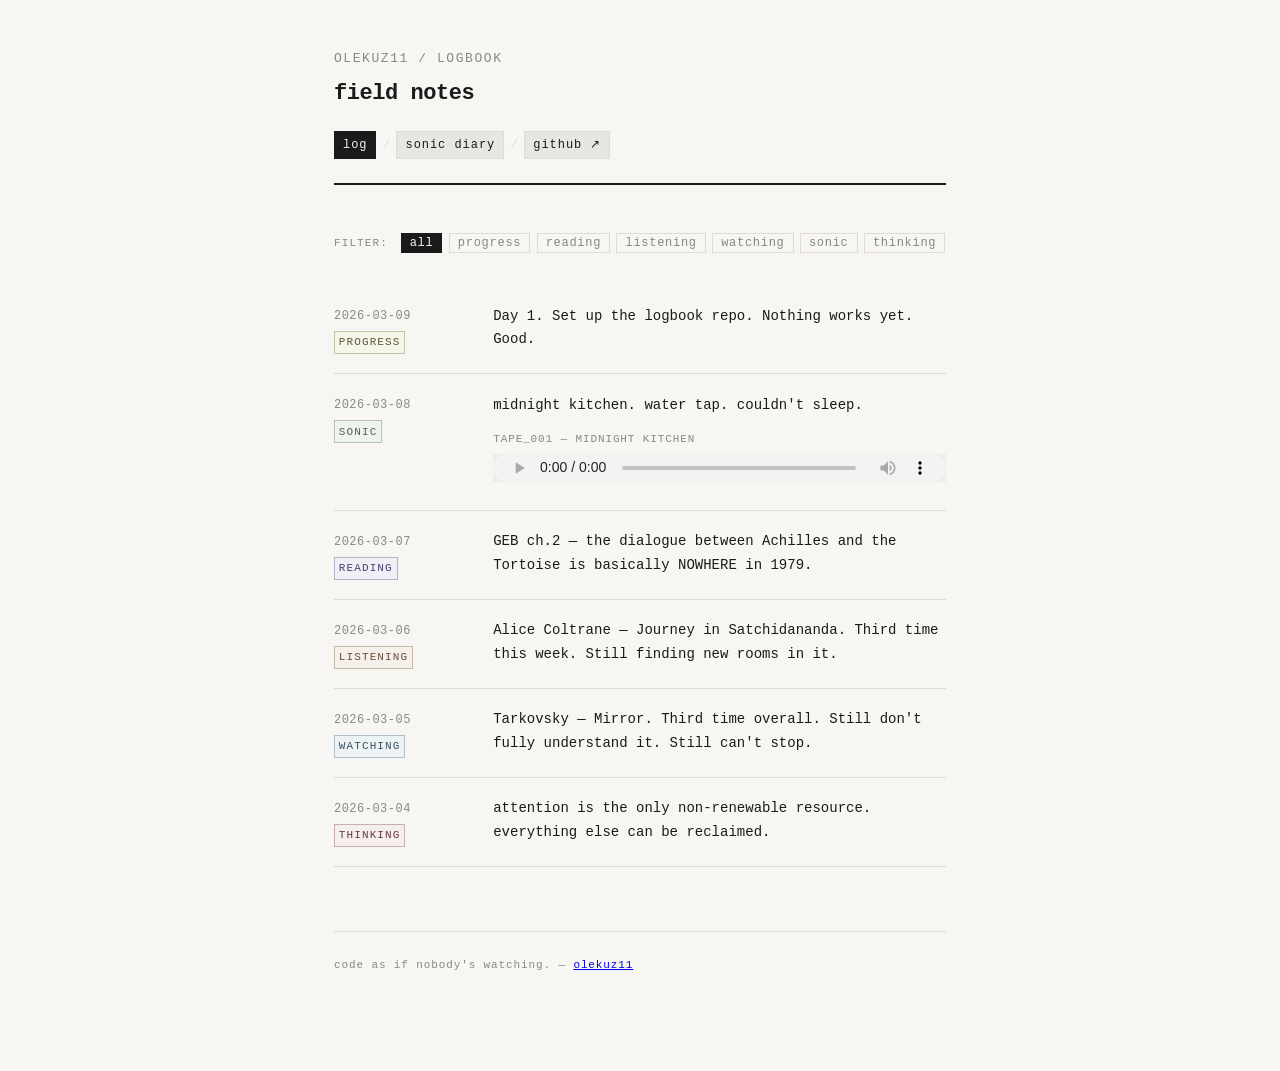
==== index.html @ 0f4cd230 "init: logbook" ====
<!DOCTYPE html>
<html lang="en">
<head>
  <meta charset="UTF-8">
  <meta name="viewport" content="width=device-width, initial-scale=1.0">
  <title>logbook — olekuz11</title>
  <link rel="stylesheet" href="style.css">
</head>
<body>

  <header>
    <h1>olekuz11 / logbook</h1>
    <div class="site-title">field notes</div>
    <nav>
      <a href="index.html" class="active">log</a>
      <span class="nav-sep">/</span>
      <a href="sound.html">sonic diary</a>
      <span class="nav-sep">/</span>
      <a href="https://github.com/olekuz11" target="_blank">github ↗</a>
    </nav>
  </header>

  <div class="filter-bar">
    <span>filter:</span>
    <button class="filter-btn active" data-filter="all">all</button>
    <button class="filter-btn" data-filter="progress">progress</button>
    <button class="filter-btn" data-filter="reading">reading</button>
    <button class="filter-btn" data-filter="listening">listening</button>
    <button class="filter-btn" data-filter="watching">watching</button>
    <button class="filter-btn" data-filter="sonic">sonic</button>
    <button class="filter-btn" data-filter="thinking">thinking</button>
  </div>

  <main id="log">

    <!-- ═══════════════════════════════════════════════
         HOW TO ADD AN ENTRY:

         Copy one of the blocks below and paste it at
         the TOP of this <main> section (newest first).

         Change:
         - data-tag="..." to your tag
         - the date in <time>
         - the text in <p>
         - for sonic entries: update the audio src

         Tags: progress / reading / listening /
               watching / sonic / thinking
    ════════════════════════════════════════════════ -->

    <!-- EXAMPLE ENTRY: progress -->
    <article class="entry" data-tag="progress">
      <div class="entry-meta">
        <time class="entry-date">2026-03-09</time>
        <span class="entry-tag progress">progress</span>
      </div>
      <div class="entry-body">
        <p>Day 1. Set up the logbook repo. Nothing works yet. Good.</p>
      </div>
    </article>

    <!-- EXAMPLE ENTRY: sonic -->
    <article class="entry" data-tag="sonic">
      <div class="entry-meta">
        <time class="entry-date">2026-03-08</time>
        <span class="entry-tag sonic">sonic</span>
      </div>
      <div class="entry-body">
        <p>midnight kitchen. water tap. couldn't sleep.</p>
        <div class="audio-wrap">
          <span class="audio-label">tape_001 — midnight kitchen</span>
          <audio controls>
            <source src="sounds/tape_001_midnight-kitchen_watertap.ogg" type="audio/ogg">
            your browser doesn't support audio.
          </audio>
        </div>
      </div>
    </article>

    <!-- EXAMPLE ENTRY: reading -->
    <article class="entry" data-tag="reading">
      <div class="entry-meta">
        <time class="entry-date">2026-03-07</time>
        <span class="entry-tag reading">reading</span>
      </div>
      <div class="entry-body">
        <p>GEB ch.2 — the dialogue between Achilles and the Tortoise is basically NOWHERE in 1979.</p>
      </div>
    </article>

    <!-- EXAMPLE ENTRY: listening -->
    <article class="entry" data-tag="listening">
      <div class="entry-meta">
        <time class="entry-date">2026-03-06</time>
        <span class="entry-tag listening">listening</span>
      </div>
      <div class="entry-body">
        <p>Alice Coltrane — Journey in Satchidananda. Third time this week. Still finding new rooms in it.</p>
      </div>
    </article>

    <!-- EXAMPLE ENTRY: watching -->
    <article class="entry" data-tag="watching">
      <div class="entry-meta">
        <time class="entry-date">2026-03-05</time>
        <span class="entry-tag watching">watching</span>
      </div>
      <div class="entry-body">
        <p>Tarkovsky — Mirror. Third time overall. Still don't fully understand it. Still can't stop.</p>
      </div>
    </article>

    <!-- EXAMPLE ENTRY: thinking -->
    <article class="entry" data-tag="thinking">
      <div class="entry-meta">
        <time class="entry-date">2026-03-04</time>
        <span class="entry-tag thinking">thinking</span>
      </div>
      <div class="entry-body">
        <p>attention is the only non-renewable resource. everything else can be reclaimed.</p>
      </div>
    </article>

  </main>

  <div class="empty-state" id="empty">
    — no entries with this tag yet —
  </div>

  <footer>
    code as if nobody's watching. — <a href="https://github.com/olekuz11" target="_blank">olekuz11</a>
  </footer>

  <script>
    const buttons = document.querySelectorAll('.filter-btn');
    const entries = document.querySelectorAll('.entry');
    const empty   = document.getElementById('empty');

    function applyFilter(filter) {
      let visible = 0;

      entries.forEach(entry => {
        const match = filter === 'all' || entry.dataset.tag === filter;
        entry.classList.toggle('hidden', !match);
        if (match) visible++;
      });

      empty.style.display = visible === 0 ? 'block' : 'none';

      buttons.forEach(btn => {
        btn.classList.toggle('active', btn.dataset.filter === filter);
      });

      // update URL so sonic diary link works
      if (filter !== 'all') {
        history.replaceState(null, '', '?filter=' + filter);
      } else {
        history.replaceState(null, '', window.location.pathname);
      }
    }

    // read filter from URL on load (for sound.html redirect)
    const params = new URLSearchParams(window.location.search);
    const initial = params.get('filter') || 'all';
    applyFilter(initial);

    buttons.forEach(btn => {
      btn.addEventListener('click', () => applyFilter(btn.dataset.filter));
    });
  </script>

</body>
</html>
---- style.css ----
/* olekuz11 — logbook */

:root {
  --bg: #f7f6f2;
  --ink: #1a1a1a;
  --dim: #888;
  --tag-bg: #e8e6e0;
  --tag-active: #1a1a1a;
  --tag-active-text: #f7f6f2;
  --line: #dddbd4;
  --audio-bg: #eeecea;
}

* {
  box-sizing: border-box;
  margin: 0;
  padding: 0;
}

body {
  background: var(--bg);
  color: var(--ink);
  font-family: 'Courier New', Courier, monospace;
  font-size: 14px;
  line-height: 1.7;
  max-width: 660px;
  margin: 0 auto;
  padding: 3rem 1.5rem 6rem;
}

/* ── HEADER ── */
header {
  margin-bottom: 3rem;
  padding-bottom: 1.5rem;
  border-bottom: 2px solid var(--ink);
}

header h1 {
  font-size: 13px;
  font-weight: normal;
  letter-spacing: 0.12em;
  text-transform: uppercase;
  color: var(--dim);
  margin-bottom: 0.3rem;
}

header .site-title {
  font-size: 22px;
  font-weight: bold;
  letter-spacing: -0.02em;
}

header nav {
  margin-top: 1.2rem;
  display: flex;
  gap: 0.4rem;
  flex-wrap: wrap;
  align-items: center;
}

header nav a {
  text-decoration: none;
  color: var(--ink);
  font-size: 12px;
  letter-spacing: 0.08em;
  padding: 0.15rem 0.5rem;
  border: 1px solid var(--line);
  background: var(--tag-bg);
}

header nav a:hover,
header nav a.active {
  background: var(--tag-active);
  color: var(--tag-active-text);
  border-color: var(--tag-active);
}

header nav .nav-sep {
  color: var(--line);
  font-size: 12px;
}

/* ── FILTER BAR ── */
.filter-bar {
  margin-bottom: 2rem;
  display: flex;
  gap: 0.4rem;
  flex-wrap: wrap;
  align-items: center;
}

.filter-bar span {
  font-size: 11px;
  color: var(--dim);
  letter-spacing: 0.1em;
  text-transform: uppercase;
  margin-right: 0.4rem;
}

.filter-btn {
  background: none;
  border: 1px solid var(--line);
  font-family: 'Courier New', Courier, monospace;
  font-size: 12px;
  cursor: pointer;
  padding: 0.15rem 0.5rem;
  color: var(--dim);
  letter-spacing: 0.06em;
  transition: all 0.1s;
}

.filter-btn:hover {
  border-color: var(--ink);
  color: var(--ink);
}

.filter-btn.active {
  background: var(--tag-active);
  color: var(--tag-active-text);
  border-color: var(--tag-active);
}

/* ── ENTRIES ── */
.entry {
  padding: 1.2rem 0;
  border-bottom: 1px solid var(--line);
  display: grid;
  grid-template-columns: 140px 1fr;
  gap: 0 1.2rem;
  align-items: start;
}

.entry.hidden {
  display: none;
}

.entry-meta {
  padding-top: 0.1rem;
}

.entry-date {
  display: block;
  font-size: 12px;
  color: var(--dim);
  letter-spacing: 0.04em;
  white-space: nowrap;
}

.entry-tag {
  display: inline-block;
  margin-top: 0.3rem;
  font-size: 11px;
  letter-spacing: 0.1em;
  text-transform: uppercase;
  padding: 0.1em 0.35em;
  background: var(--tag-bg);
  color: var(--dim);
  border: 1px solid var(--line);
}

/* tag color accents — subtle */
.entry-tag.sonic  { border-color: #b5c4b1; color: #4a6b44; background: #eef3ed; }
.entry-tag.reading   { border-color: #b8b0c8; color: #4a3f6b; background: #f0eef6; }
.entry-tag.listening { border-color: #c4b8a8; color: #6b5040; background: #f5f0ea; }
.entry-tag.watching  { border-color: #b0bec8; color: #3a5060; background: #edf2f5; }
.entry-tag.progress  { border-color: #c4c4a8; color: #5a5a30; background: #f5f5ea; }
.entry-tag.thinking  { border-color: #c8b0b0; color: #6b3a3a; background: #f5eeee; }

.entry-body {
  font-size: 14px;
  line-height: 1.7;
}

.entry-body p {
  margin: 0;
}

.entry-body a {
  color: var(--ink);
  text-decoration: underline;
  text-underline-offset: 2px;
}

.entry-body a:hover {
  color: var(--dim);
}

/* ── AUDIO PLAYER ── */
.audio-wrap {
  margin-top: 0.8rem;
}

.audio-label {
  display: block;
  font-size: 11px;
  color: var(--dim);
  letter-spacing: 0.08em;
  margin-bottom: 0.3rem;
  text-transform: uppercase;
}

audio {
  width: 100%;
  height: 28px;
  background: var(--audio-bg);
  outline: none;
}

/* ── EMPTY STATE ── */
.empty-state {
  display: none;
  padding: 2rem 0;
  color: var(--dim);
  font-size: 13px;
}

/* ── FOOTER ── */
footer {
  margin-top: 4rem;
  padding-top: 1.5rem;
  border-top: 1px solid var(--line);
  font-size: 11px;
  color: var(--dim);
  letter-spacing: 0.08em;
}

/* ── RESPONSIVE ── */
@media (max-width: 500px) {
  .entry {
    grid-template-columns: 1fr;
    gap: 0.4rem;
  }

  .entry-meta {
    display: flex;
    gap: 0.6rem;
    align-items: center;
  }

  .entry-tag {
    margin-top: 0;
  }
}
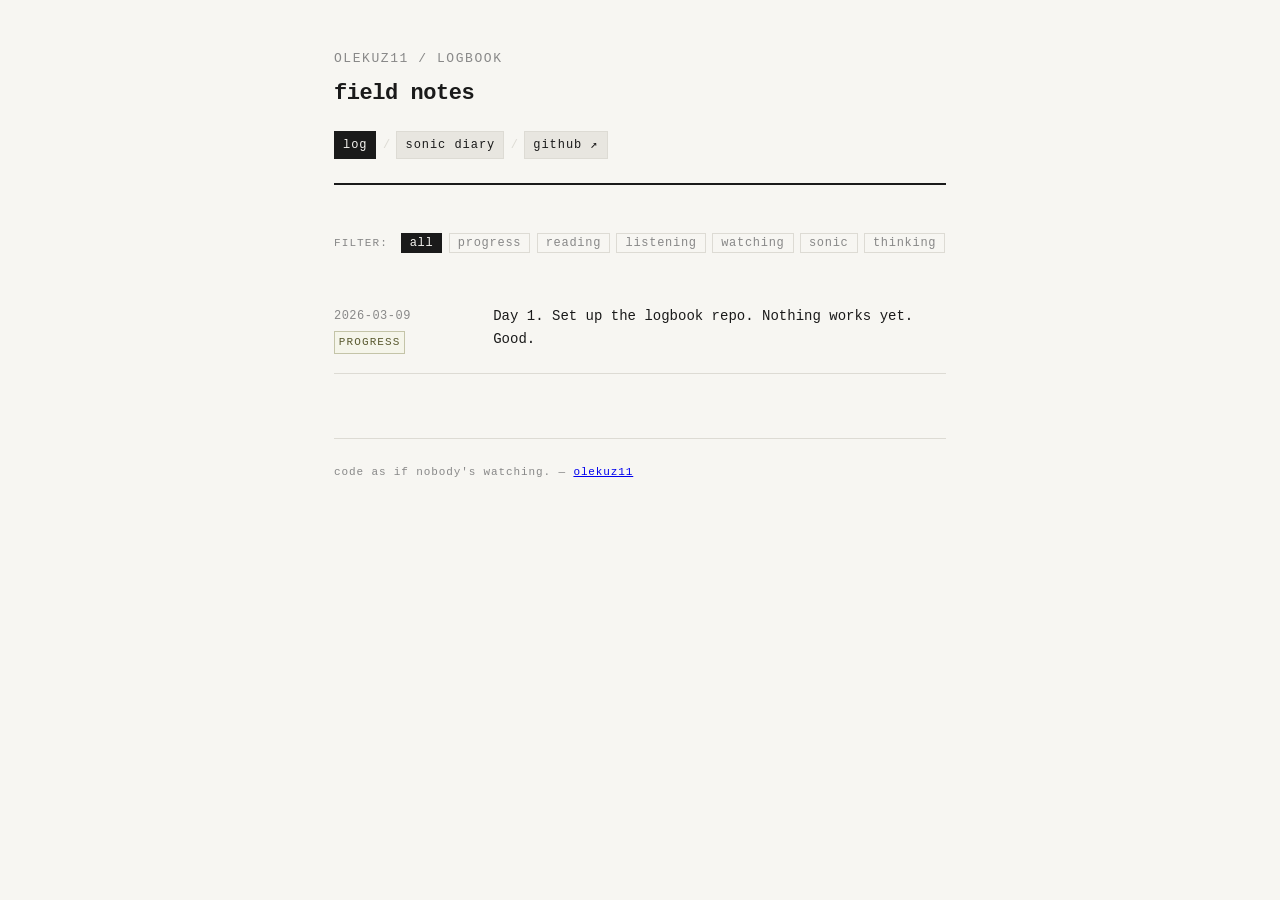
==== commit bed5a55f: "remove example entries" ====
--- a/index.html
+++ b/index.html
@@ -59,69 +59,7 @@
         <p>Day 1. Set up the logbook repo. Nothing works yet. Good.</p>
       </div>
     </article>
-
-    <!-- EXAMPLE ENTRY: sonic -->
-    <article class="entry" data-tag="sonic">
-      <div class="entry-meta">
-        <time class="entry-date">2026-03-08</time>
-        <span class="entry-tag sonic">sonic</span>
-      </div>
-      <div class="entry-body">
-        <p>midnight kitchen. water tap. couldn't sleep.</p>
-        <div class="audio-wrap">
-          <span class="audio-label">tape_001 — midnight kitchen</span>
-          <audio controls>
-            <source src="sounds/tape_001_midnight-kitchen_watertap.ogg" type="audio/ogg">
-            your browser doesn't support audio.
-          </audio>
-        </div>
-      </div>
-    </article>
-
-    <!-- EXAMPLE ENTRY: reading -->
-    <article class="entry" data-tag="reading">
-      <div class="entry-meta">
-        <time class="entry-date">2026-03-07</time>
-        <span class="entry-tag reading">reading</span>
-      </div>
-      <div class="entry-body">
-        <p>GEB ch.2 — the dialogue between Achilles and the Tortoise is basically NOWHERE in 1979.</p>
-      </div>
-    </article>
-
-    <!-- EXAMPLE ENTRY: listening -->
-    <article class="entry" data-tag="listening">
-      <div class="entry-meta">
-        <time class="entry-date">2026-03-06</time>
-        <span class="entry-tag listening">listening</span>
-      </div>
-      <div class="entry-body">
-        <p>Alice Coltrane — Journey in Satchidananda. Third time this week. Still finding new rooms in it.</p>
-      </div>
-    </article>
-
-    <!-- EXAMPLE ENTRY: watching -->
-    <article class="entry" data-tag="watching">
-      <div class="entry-meta">
-        <time class="entry-date">2026-03-05</time>
-        <span class="entry-tag watching">watching</span>
-      </div>
-      <div class="entry-body">
-        <p>Tarkovsky — Mirror. Third time overall. Still don't fully understand it. Still can't stop.</p>
-      </div>
-    </article>
-
-    <!-- EXAMPLE ENTRY: thinking -->
-    <article class="entry" data-tag="thinking">
-      <div class="entry-meta">
-        <time class="entry-date">2026-03-04</time>
-        <span class="entry-tag thinking">thinking</span>
-      </div>
-      <div class="entry-body">
-        <p>attention is the only non-renewable resource. everything else can be reclaimed.</p>
-      </div>
-    </article>
-
+    
   </main>
 
   <div class="empty-state" id="empty">
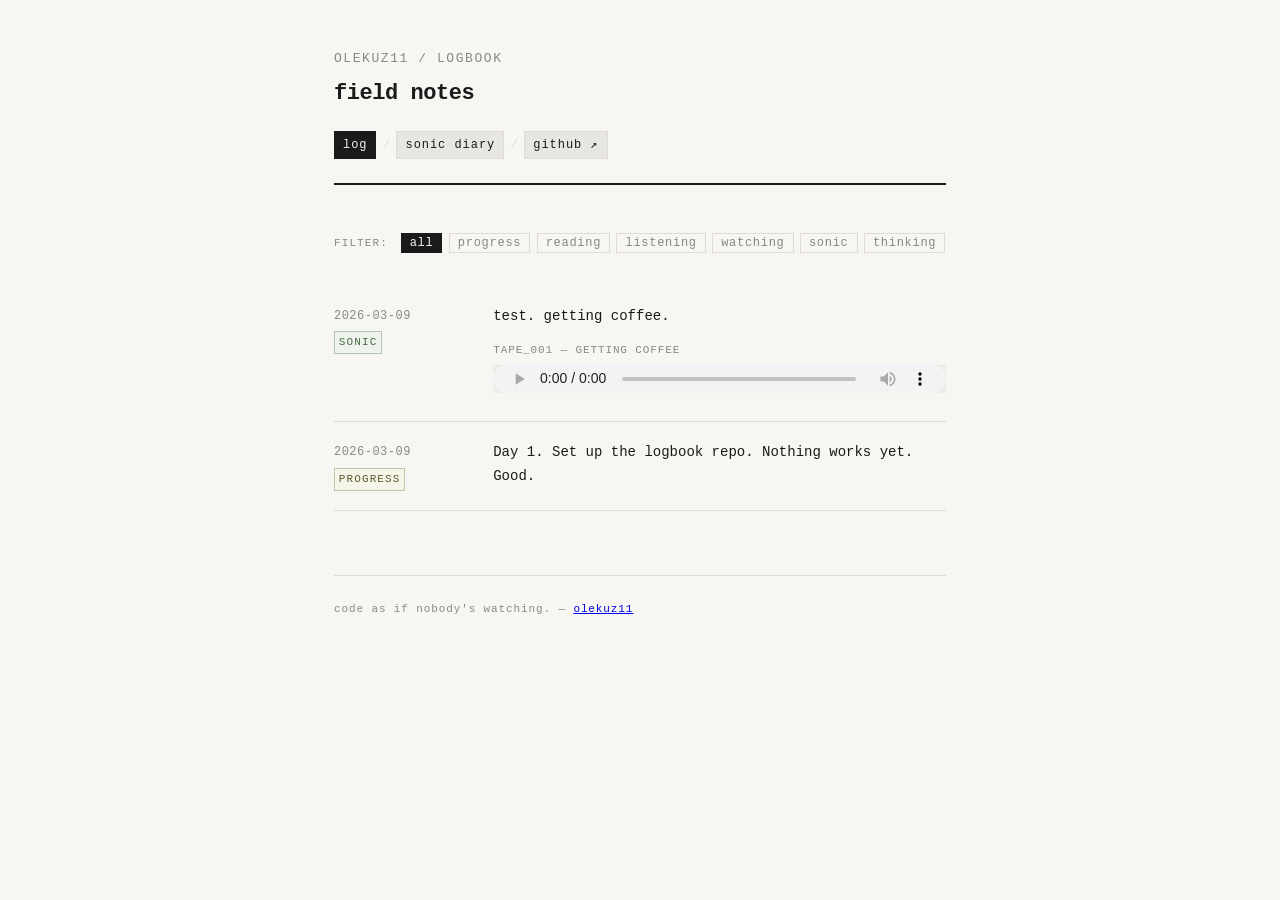
==== commit 4f98a1c2: "first sonic file added" ====
--- a/index.html
+++ b/index.html
@@ -33,21 +33,20 @@
 
   <main id="log">
 
-    <!-- ═══════════════════════════════════════════════
-         HOW TO ADD AN ENTRY:
-
-         Copy one of the blocks below and paste it at
-         the TOP of this <main> section (newest first).
-
-         Change:
-         - data-tag="..." to your tag
-         - the date in <time>
-         - the text in <p>
-         - for sonic entries: update the audio src
-
-         Tags: progress / reading / listening /
-               watching / sonic / thinking
-    ════════════════════════════════════════════════ -->
+   <article class="entry" data-tag="sonic">
+      <div class="entry-meta">
+         <time class="entry-date">2026-03-09</time>
+         <span class="entry-tag sonic">sonic</span>
+     </div>
+      <div class="entry-body">
+         <p>test. getting coffee.</p>
+      <div class="audio-wrap">
+        <span class="audio-label">tape_001 — getting coffee</span>
+         <audio controls>
+           <source src="sounds/tape_001_test_getting-coffee.m4a" type="audio/mp4">
+         </audio>
+    </div>
+    </article>
 
     <!-- EXAMPLE ENTRY: progress -->
     <article class="entry" data-tag="progress">
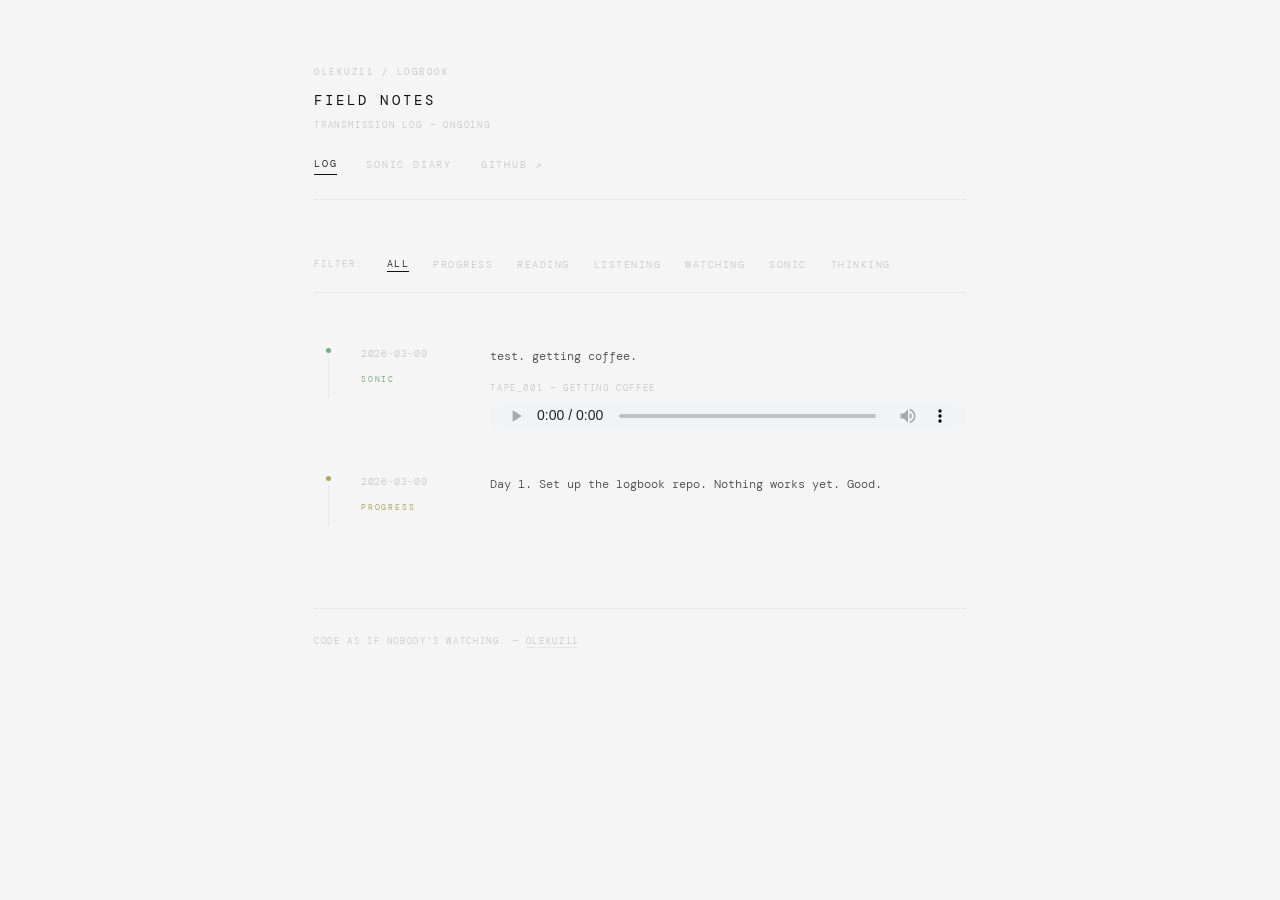
==== commit e80ce558: "redesign: direction C — dead channel" ====
--- a/index.html
+++ b/index.html
@@ -11,12 +11,12 @@
   <header>
     <h1>olekuz11 / logbook</h1>
     <div class="site-title">field notes</div>
+    <div class="site-sub">transmission log — ongoing</div>
     <nav>
       <a href="index.html" class="active">log</a>
-      <span class="nav-sep">/</span>
       <a href="sound.html">sonic diary</a>
-      <span class="nav-sep">/</span>
       <a href="https://github.com/olekuz11" target="_blank">github ↗</a>
+      <span class="nav-sep"></span>
     </nav>
   </header>
 
@@ -33,23 +33,42 @@
 
   <main id="log">
 
-   <article class="entry" data-tag="sonic">
+    <!-- ═══════════════════════════════════════════════
+         HOW TO ADD AN ENTRY:
+
+         Copy one block below, paste at the TOP of
+         <main> (newest first). Change data-tag,
+         date, text. For sonic: update audio src.
+
+         Tags: progress / reading / listening /
+               watching / sonic / thinking
+    ════════════════════════════════════════════════ -->
+
+    <article class="entry" data-tag="sonic">
+      <div class="entry-signal">
+        <div class="entry-dot"></div>
+        <div class="entry-vline"></div>
+      </div>
       <div class="entry-meta">
-         <time class="entry-date">2026-03-09</time>
-         <span class="entry-tag sonic">sonic</span>
-     </div>
+        <time class="entry-date">2026-03-09</time>
+        <span class="entry-tag sonic">sonic</span>
+      </div>
       <div class="entry-body">
-         <p>test. getting coffee.</p>
-      <div class="audio-wrap">
-        <span class="audio-label">tape_001 — getting coffee</span>
-         <audio controls>
-           <source src="sounds/tape_001_test_getting-coffee.m4a" type="audio/mp4">
-         </audio>
-    </div>
+        <p>test. getting coffee.</p>
+        <div class="audio-wrap">
+          <span class="audio-label">tape_001 — getting coffee</span>
+          <audio controls>
+            <source src="https://archive.org/download/tape-001-test-getting-coffee/tape_001_test_getting%20coffee.m4a" type="audio/mp4">
+          </audio>
+        </div>
+      </div>
     </article>
 
-    <!-- EXAMPLE ENTRY: progress -->
     <article class="entry" data-tag="progress">
+      <div class="entry-signal">
+        <div class="entry-dot"></div>
+        <div class="entry-vline"></div>
+      </div>
       <div class="entry-meta">
         <time class="entry-date">2026-03-09</time>
         <span class="entry-tag progress">progress</span>
@@ -58,7 +77,7 @@
         <p>Day 1. Set up the logbook repo. Nothing works yet. Good.</p>
       </div>
     </article>
-    
+
   </main>
 
   <div class="empty-state" id="empty">
@@ -89,7 +108,6 @@
         btn.classList.toggle('active', btn.dataset.filter === filter);
       });
 
-      // update URL so sonic diary link works
       if (filter !== 'all') {
         history.replaceState(null, '', '?filter=' + filter);
       } else {
@@ -97,7 +115,6 @@
       }
     }
 
-    // read filter from URL on load (for sound.html redirect)
     const params = new URLSearchParams(window.location.search);
     const initial = params.get('filter') || 'all';
     applyFilter(initial);
--- a/style.css
+++ b/style.css
@@ -1,243 +1,297 @@
 /* olekuz11 — logbook */
 
+@import url('https://fonts.googleapis.com/css2?family=DM+Mono:ital,wght@0,300;0,400;0,500;1,300&display=swap');
+
 :root {
-  --bg: #f7f6f2;
-  --ink: #1a1a1a;
-  --dim: #888;
-  --tag-bg: #e8e6e0;
-  --tag-active: #1a1a1a;
-  --tag-active-text: #f7f6f2;
-  --line: #dddbd4;
-  --audio-bg: #eeecea;
-}
-
-* {
-  box-sizing: border-box;
-  margin: 0;
-  padding: 0;
-}
+  --bg: #f5f5f5;
+  --ink: #111111;
+  --dim: #999;
+  --faint: #c8c8c8;
+  --line: #e8e8e8;
+  --tag-active: #111;
+  --tag-active-text: #f5f5f5;
+
+  --dot-sonic:    #7aaa88;
+  --dot-progress: #a8a860;
+  --dot-reading:  #8888bb;
+  --dot-listening:#bb8866;
+  --dot-watching: #6699aa;
+  --dot-thinking: #aa7777;
+}
+
+* { box-sizing: border-box; margin: 0; padding: 0; }
 
 body {
   background: var(--bg);
   color: var(--ink);
-  font-family: 'Courier New', Courier, monospace;
-  font-size: 14px;
-  line-height: 1.7;
-  max-width: 660px;
+  font-family: 'DM Mono', 'Courier New', monospace;
+  font-size: 12px;
+  font-weight: 300;
+  line-height: 1.8;
+  max-width: 700px;
   margin: 0 auto;
-  padding: 3rem 1.5rem 6rem;
+  padding: 4rem 1.5rem 8rem;
 }
 
 /* ── HEADER ── */
 header {
+  margin-bottom: 3.5rem;
+  padding-bottom: 1.5rem;
+  border-bottom: 1px solid var(--line);
+}
+
+header h1 {
+  font-size: 9px;
+  font-weight: 400;
+  letter-spacing: 0.28em;
+  text-transform: uppercase;
+  color: var(--faint);
+  margin-bottom: 0.5rem;
+}
+
+header .site-title {
+  font-size: 14px;
+  font-weight: 400;
+  letter-spacing: 0.22em;
+  text-transform: uppercase;
+  color: var(--ink);
+  margin-bottom: 0.2rem;
+}
+
+header .site-sub {
+  font-size: 9px;
+  letter-spacing: 0.2em;
+  text-transform: uppercase;
+  color: var(--faint);
+  margin-bottom: 1.4rem;
+}
+
+header nav {
+  display: flex;
+  gap: 1.8rem;
+  align-items: center;
+}
+
+header nav a {
+  text-decoration: none;
+  color: var(--faint);
+  font-size: 10px;
+  letter-spacing: 0.18em;
+  text-transform: uppercase;
+  transition: color 0.1s;
+}
+
+header nav a:hover { color: var(--ink); }
+
+header nav a.active {
+  color: var(--ink);
+  border-bottom: 1px solid var(--ink);
+  padding-bottom: 1px;
+}
+
+header nav .nav-sep { display: none; }
+
+/* ── FILTER BAR ── */
+.filter-bar {
   margin-bottom: 3rem;
-  padding-bottom: 1.5rem;
-  border-bottom: 2px solid var(--ink);
-}
-
-header h1 {
-  font-size: 13px;
-  font-weight: normal;
-  letter-spacing: 0.12em;
-  text-transform: uppercase;
-  color: var(--dim);
-  margin-bottom: 0.3rem;
-}
-
-header .site-title {
-  font-size: 22px;
-  font-weight: bold;
-  letter-spacing: -0.02em;
-}
-
-header nav {
-  margin-top: 1.2rem;
   display: flex;
-  gap: 0.4rem;
+  gap: 1.5rem;
   flex-wrap: wrap;
   align-items: center;
-}
-
-header nav a {
-  text-decoration: none;
-  color: var(--ink);
-  font-size: 12px;
-  letter-spacing: 0.08em;
-  padding: 0.15rem 0.5rem;
-  border: 1px solid var(--line);
-  background: var(--tag-bg);
-}
-
-header nav a:hover,
-header nav a.active {
-  background: var(--tag-active);
-  color: var(--tag-active-text);
-  border-color: var(--tag-active);
-}
-
-header nav .nav-sep {
-  color: var(--line);
-  font-size: 12px;
-}
-
-/* ── FILTER BAR ── */
-.filter-bar {
-  margin-bottom: 2rem;
-  display: flex;
-  gap: 0.4rem;
-  flex-wrap: wrap;
-  align-items: center;
+  padding-bottom: 1.2rem;
+  border-bottom: 1px solid var(--line);
 }
 
 .filter-bar span {
-  font-size: 11px;
-  color: var(--dim);
-  letter-spacing: 0.1em;
-  text-transform: uppercase;
-  margin-right: 0.4rem;
+  font-size: 9px;
+  color: var(--faint);
+  letter-spacing: 0.22em;
+  text-transform: uppercase;
 }
 
 .filter-btn {
   background: none;
-  border: 1px solid var(--line);
-  font-family: 'Courier New', Courier, monospace;
-  font-size: 12px;
+  border: none;
+  font-family: 'DM Mono', 'Courier New', monospace;
+  font-size: 10px;
+  font-weight: 300;
   cursor: pointer;
-  padding: 0.15rem 0.5rem;
-  color: var(--dim);
-  letter-spacing: 0.06em;
-  transition: all 0.1s;
-}
-
-.filter-btn:hover {
-  border-color: var(--ink);
-  color: var(--ink);
-}
+  padding: 0;
+  color: var(--faint);
+  letter-spacing: 0.15em;
+  text-transform: uppercase;
+  transition: color 0.1s;
+  position: relative;
+}
+
+.filter-btn:hover { color: var(--dim); }
 
 .filter-btn.active {
-  background: var(--tag-active);
-  color: var(--tag-active-text);
-  border-color: var(--tag-active);
+  color: var(--ink);
+}
+
+.filter-btn.active::after {
+  content: '';
+  display: block;
+  height: 1px;
+  background: var(--ink);
+  margin-top: 1px;
 }
 
 /* ── ENTRIES ── */
 .entry {
-  padding: 1.2rem 0;
-  border-bottom: 1px solid var(--line);
   display: grid;
-  grid-template-columns: 140px 1fr;
+  grid-template-columns: 28px 110px 1fr;
   gap: 0 1.2rem;
   align-items: start;
-}
-
-.entry.hidden {
-  display: none;
-}
-
+  position: relative;
+}
+
+.entry.hidden { display: none; }
+
+/* the dot + vertical line column */
+.entry-signal {
+  display: flex;
+  flex-direction: column;
+  align-items: center;
+  padding-top: 0.45rem;
+}
+
+.entry-dot {
+  width: 5px;
+  height: 5px;
+  border-radius: 50%;
+  background: var(--faint);
+  flex-shrink: 0;
+  transition: background 0.1s;
+}
+
+.entry[data-tag="sonic"]    .entry-dot { background: var(--dot-sonic); }
+.entry[data-tag="progress"] .entry-dot { background: var(--dot-progress); }
+.entry[data-tag="reading"]  .entry-dot { background: var(--dot-reading); }
+.entry[data-tag="listening"].entry-dot { background: var(--dot-listening); }
+.entry[data-tag="watching"] .entry-dot { background: var(--dot-watching); }
+.entry[data-tag="thinking"] .entry-dot { background: var(--dot-thinking); }
+
+.entry-vline {
+  width: 1px;
+  background: var(--line);
+  flex: 1;
+  min-height: 2.5rem;
+  margin-top: 0.3rem;
+}
+
+/* meta column */
 .entry-meta {
-  padding-top: 0.1rem;
+  padding-top: 0.3rem;
 }
 
 .entry-date {
   display: block;
-  font-size: 12px;
-  color: var(--dim);
-  letter-spacing: 0.04em;
+  font-size: 10px;
+  color: var(--faint);
+  letter-spacing: 0.06em;
   white-space: nowrap;
+  margin-bottom: 0.3rem;
 }
 
 .entry-tag {
   display: inline-block;
-  margin-top: 0.3rem;
-  font-size: 11px;
-  letter-spacing: 0.1em;
-  text-transform: uppercase;
-  padding: 0.1em 0.35em;
-  background: var(--tag-bg);
-  color: var(--dim);
-  border: 1px solid var(--line);
-}
-
-/* tag color accents — subtle */
-.entry-tag.sonic  { border-color: #b5c4b1; color: #4a6b44; background: #eef3ed; }
-.entry-tag.reading   { border-color: #b8b0c8; color: #4a3f6b; background: #f0eef6; }
-.entry-tag.listening { border-color: #c4b8a8; color: #6b5040; background: #f5f0ea; }
-.entry-tag.watching  { border-color: #b0bec8; color: #3a5060; background: #edf2f5; }
-.entry-tag.progress  { border-color: #c4c4a8; color: #5a5a30; background: #f5f5ea; }
-.entry-tag.thinking  { border-color: #c8b0b0; color: #6b3a3a; background: #f5eeee; }
-
+  font-size: 8px;
+  font-weight: 400;
+  letter-spacing: 0.22em;
+  text-transform: uppercase;
+  color: var(--faint);
+}
+
+.entry-tag.sonic    { color: var(--dot-sonic); }
+.entry-tag.progress { color: var(--dot-progress); }
+.entry-tag.reading  { color: var(--dot-reading); }
+.entry-tag.listening{ color: var(--dot-listening); }
+.entry-tag.watching { color: var(--dot-watching); }
+.entry-tag.thinking { color: var(--dot-thinking); }
+
+/* body column */
 .entry-body {
-  font-size: 14px;
-  line-height: 1.7;
-}
-
-.entry-body p {
-  margin: 0;
-}
+  padding-top: 0.3rem;
+  padding-bottom: 2rem;
+  font-size: 12px;
+  font-weight: 300;
+  line-height: 1.85;
+  color: #444;
+}
+
+.entry-body p { margin: 0; }
 
 .entry-body a {
   color: var(--ink);
   text-decoration: underline;
-  text-underline-offset: 2px;
-}
-
-.entry-body a:hover {
-  color: var(--dim);
-}
-
-/* ── AUDIO PLAYER ── */
-.audio-wrap {
-  margin-top: 0.8rem;
-}
+  text-underline-offset: 3px;
+  text-decoration-color: var(--line);
+}
+
+.entry-body a:hover { text-decoration-color: var(--ink); }
+
+/* ── AUDIO ── */
+.audio-wrap { margin-top: 0.8rem; }
 
 .audio-label {
   display: block;
-  font-size: 11px;
-  color: var(--dim);
-  letter-spacing: 0.08em;
-  margin-bottom: 0.3rem;
-  text-transform: uppercase;
-}
-
-audio {
-  width: 100%;
-  height: 28px;
-  background: var(--audio-bg);
-  outline: none;
-}
-
-/* ── EMPTY STATE ── */
+  font-size: 9px;
+  color: var(--faint);
+  letter-spacing: 0.18em;
+  text-transform: uppercase;
+  margin-bottom: 0.4rem;
+}
+
+audio { width: 100%; height: 26px; outline: none; }
+
+/* ── EMPTY ── */
 .empty-state {
   display: none;
-  padding: 2rem 0;
-  color: var(--dim);
-  font-size: 13px;
+  padding: 2rem 0 2rem 4rem;
+  color: var(--faint);
+  font-size: 11px;
+  letter-spacing: 0.12em;
 }
 
 /* ── FOOTER ── */
 footer {
-  margin-top: 4rem;
+  margin-top: 5rem;
   padding-top: 1.5rem;
   border-top: 1px solid var(--line);
-  font-size: 11px;
-  color: var(--dim);
-  letter-spacing: 0.08em;
-}
+  font-size: 9px;
+  color: var(--faint);
+  letter-spacing: 0.18em;
+  text-transform: uppercase;
+}
+
+footer a {
+  color: var(--faint);
+  text-decoration: none;
+  border-bottom: 1px solid var(--line);
+}
+
+footer a:hover { color: var(--ink); border-color: var(--ink); }
 
 /* ── RESPONSIVE ── */
-@media (max-width: 500px) {
+@media (max-width: 520px) {
   .entry {
-    grid-template-columns: 1fr;
-    gap: 0.4rem;
+    grid-template-columns: 20px 1fr;
+    grid-template-rows: auto auto;
   }
 
+  .entry-signal { grid-row: 1 / 3; }
+
   .entry-meta {
+    grid-column: 2;
     display: flex;
-    gap: 0.6rem;
-    align-items: center;
+    gap: 0.8rem;
+    align-items: baseline;
   }
 
-  .entry-tag {
-    margin-top: 0;
+  .entry-body {
+    grid-column: 2;
+    padding-bottom: 1.5rem;
   }
 }
